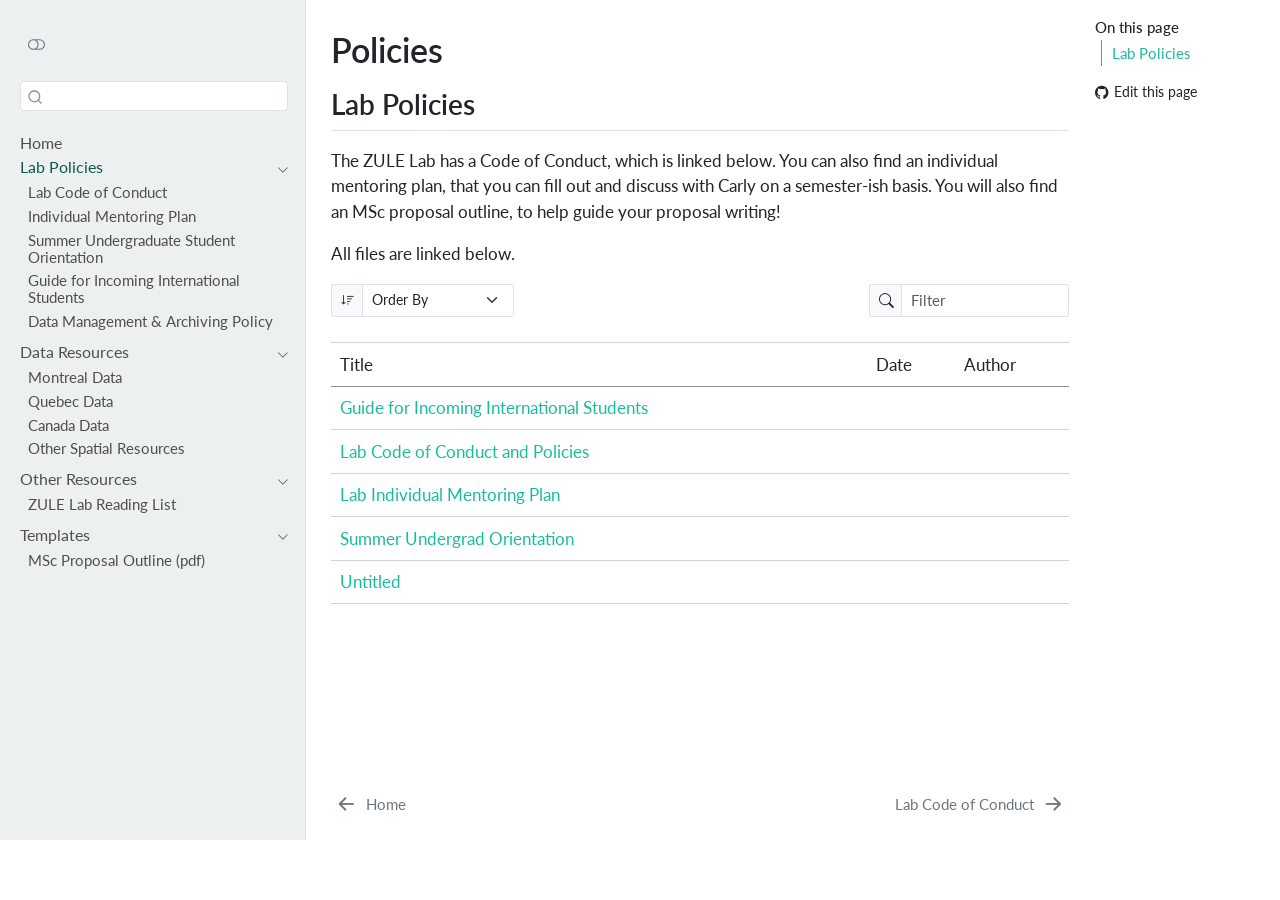
==== docs/policies/00-policies.html @ 966eddfb "revamp structure" ====
<!DOCTYPE html>
<html xmlns="http://www.w3.org/1999/xhtml" lang="en" xml:lang="en"><head>

<meta charset="utf-8">
<meta name="generator" content="quarto-1.9.38">

<meta name="viewport" content="width=device-width, initial-scale=1.0, user-scalable=yes">


<title>Policies – ZULE Lab Resources</title>
<style>
/* Default styles provided by pandoc.
** See https://pandoc.org/MANUAL.html#variables-for-html for config info.
*/
code{white-space: pre-wrap;}
span.smallcaps{font-variant: small-caps;}
div.columns{display: flex; gap: min(4vw, 1.5em);}
div.column{flex: auto; overflow-x: auto;}
div.hanging-indent{margin-left: 1.5em; text-indent: -1.5em;}
ul.task-list{list-style: none;}
ul.task-list li input[type="checkbox"] {
  width: 0.8em;
  margin: 0 0.8em 0.2em -1em; /* quarto-specific, see https://github.com/quarto-dev/quarto-cli/issues/4556 */ 
  vertical-align: middle;
}
</style>


<script src="../site_libs/quarto-nav/quarto-nav.js"></script>
<script src="../site_libs/quarto-nav/headroom.min.js"></script>
<script src="../site_libs/clipboard/clipboard.min.js"></script>
<script src="../site_libs/quarto-search/autocomplete.umd.js"></script>
<script src="../site_libs/quarto-search/fuse.min.js"></script>
<script src="../site_libs/quarto-search/quarto-search.js"></script>
<meta name="quarto:offset" content="../">
<link href="../policies/01-code-of-conduct.html" rel="next">
<link href="../index.html" rel="prev">
<script src="../site_libs/quarto-listing/list.min.js"></script>
<script src="../site_libs/quarto-listing/quarto-listing.js"></script>
<script src="../site_libs/quarto-html/quarto.js" type="module"></script>
<script src="../site_libs/quarto-html/tabsets/tabsets.js" type="module"></script>
<script src="../site_libs/quarto-html/popper.min.js"></script>
<script src="../site_libs/quarto-html/tippy.umd.min.js"></script>
<script src="../site_libs/quarto-html/anchor.min.js"></script>
<link href="../site_libs/quarto-html/tippy.css" rel="stylesheet">
<link href="../site_libs/quarto-html/quarto-syntax-highlighting-15634bcf2e68342d4ad2dfa704d543f6.css" rel="stylesheet" class="quarto-color-scheme" id="quarto-text-highlighting-styles">
<link href="../site_libs/quarto-html/quarto-syntax-highlighting-dark-0a6b7249c26820e032cb0bd839ff02b1.css" rel="stylesheet" class="quarto-color-scheme quarto-color-alternate" id="quarto-text-highlighting-styles">
<link href="../site_libs/quarto-html/quarto-syntax-highlighting-15634bcf2e68342d4ad2dfa704d543f6.css" rel="stylesheet" class="quarto-color-scheme-extra" id="quarto-text-highlighting-styles">
<script src="../site_libs/bootstrap/bootstrap.min.js"></script>
<link href="../site_libs/bootstrap/bootstrap-icons.css" rel="stylesheet">
<link href="../site_libs/bootstrap/bootstrap-dfa6c60f9e2a858bb5da601997c369d1.min.css" rel="stylesheet" append-hash="true" class="quarto-color-scheme" id="quarto-bootstrap" data-mode="light">
<link href="../site_libs/bootstrap/bootstrap-dark-0b625a34ad3ce481e390cf41b3ecef67.min.css" rel="stylesheet" append-hash="true" class="quarto-color-scheme quarto-color-alternate" id="quarto-bootstrap" data-mode="dark">
<link href="../site_libs/bootstrap/bootstrap-dfa6c60f9e2a858bb5da601997c369d1.min.css" rel="stylesheet" append-hash="true" class="quarto-color-scheme-extra" id="quarto-bootstrap" data-mode="light">
<script id="quarto-search-options" type="application/json">{
  "location": "sidebar",
  "copy-button": false,
  "collapse-after": 3,
  "panel-placement": "start",
  "type": "textbox",
  "limit": 50,
  "keyboard-shortcut": [
    "f",
    "/",
    "s"
  ],
  "show-item-context": false,
  "language": {
    "search-no-results-text": "No results",
    "search-matching-documents-text": "matching documents",
    "search-copy-link-title": "Copy link to search",
    "search-hide-matches-text": "Hide additional matches",
    "search-more-match-text": "more match in this document",
    "search-more-matches-text": "more matches in this document",
    "search-clear-button-title": "Clear",
    "search-text-placeholder": "",
    "search-detached-cancel-button-title": "Cancel",
    "search-submit-button-title": "Submit",
    "search-label": "Search"
  }
}</script>
<script>

  window.document.addEventListener("DOMContentLoaded", function (_event) {
    const listingTargetEl = window.document.querySelector('#listing-listing .list');
    if (!listingTargetEl) {
      // No listing discovered, do not attach.
      return; 
    }

    const options = {
      valueNames: ['listing-title','listing-date','listing-author',{ data: ['index'] },{ data: ['categories'] },{ data: ['listing-date-sort'] },{ data: ['listing-title-sort'] }],
      
      searchColumns: ["listing-title","listing-author"],
    };

    window['quarto-listings'] = window['quarto-listings'] || {};
    window['quarto-listings']['listing-listing'] = new List('listing-listing', options);

    if (window['quarto-listing-loaded']) {
      window['quarto-listing-loaded']();
    }
  });

  window.addEventListener('hashchange',() => {
    if (window['quarto-listing-loaded']) {
      window['quarto-listing-loaded']();
    }
  })
  </script>

  <script src="https://cdnjs.cloudflare.com/polyfill/v3/polyfill.min.js?features=es6"></script>
  <script defer="" src="https://cdn.jsdelivr.net/npm/mathjax@3/es5/tex-chtml-full.js" type="text/javascript"></script>

<script type="text/javascript">
const typesetMath = (el) => {
  if (window.MathJax) {
    // MathJax Typeset
    window.MathJax.typeset([el]);
  } else if (window.katex) {
    // KaTeX Render
    var mathElements = el.getElementsByClassName("math");
    var macros = [];
    for (var i = 0; i < mathElements.length; i++) {
      var texText = mathElements[i].firstChild;
      if (mathElements[i].tagName == "SPAN" && texText && texText.data) {
        window.katex.render(texText.data, mathElements[i], {
          displayMode: mathElements[i].classList.contains('display'),
          throwOnError: false,
          macros: macros,
          fleqn: false
        });
      }
    }
  }
}
window.Quarto = {
  typesetMath
};
</script>

</head>

<body class="nav-sidebar docked quarto-light"><script id="quarto-html-before-body" type="application/javascript">
    const toggleBodyColorMode = (bsSheetEl) => {
      const mode = bsSheetEl.getAttribute("data-mode");
      const bodyEl = window.document.querySelector("body");
      if (mode === "dark") {
        bodyEl.classList.add("quarto-dark");
        bodyEl.classList.remove("quarto-light");
      } else {
        bodyEl.classList.add("quarto-light");
        bodyEl.classList.remove("quarto-dark");
      }
    }
    const toggleBodyColorPrimary = () => {
      const bsSheetEl = window.document.querySelector("link#quarto-bootstrap:not([rel=disabled-stylesheet])");
      if (bsSheetEl) {
        toggleBodyColorMode(bsSheetEl);
      }
    }
    const setColorSchemeToggle = (alternate) => {
      const toggles = window.document.querySelectorAll('.quarto-color-scheme-toggle');
      for (let i=0; i < toggles.length; i++) {
        const toggle = toggles[i];
        if (toggle) {
          if (alternate) {
            toggle.classList.add("alternate");
          } else {
            toggle.classList.remove("alternate");
          }
        }
      }
    };
    const toggleColorMode = (alternate) => {
      // Switch the stylesheets
      const primaryStylesheets = window.document.querySelectorAll('link.quarto-color-scheme:not(.quarto-color-alternate)');
      const alternateStylesheets = window.document.querySelectorAll('link.quarto-color-scheme.quarto-color-alternate');
      manageTransitions('#quarto-margin-sidebar .nav-link', false);
      if (alternate) {
        // note: dark is layered on light, we don't disable primary!
        enableStylesheet(alternateStylesheets);
        for (const sheetNode of alternateStylesheets) {
          if (sheetNode.id === "quarto-bootstrap") {
            toggleBodyColorMode(sheetNode);
          }
        }
      } else {
        disableStylesheet(alternateStylesheets);
        enableStylesheet(primaryStylesheets)
        toggleBodyColorPrimary();
      }
      manageTransitions('#quarto-margin-sidebar .nav-link', true);
      // Switch the toggles
      setColorSchemeToggle(alternate)
      // Hack to workaround the fact that safari doesn't
      // properly recolor the scrollbar when toggling (#1455)
      if (navigator.userAgent.indexOf('Safari') > 0 && navigator.userAgent.indexOf('Chrome') == -1) {
        manageTransitions("body", false);
        window.scrollTo(0, 1);
        setTimeout(() => {
          window.scrollTo(0, 0);
          manageTransitions("body", true);
        }, 40);
      }
    }
    const disableStylesheet = (stylesheets) => {
      for (let i=0; i < stylesheets.length; i++) {
        const stylesheet = stylesheets[i];
        stylesheet.rel = 'disabled-stylesheet';
      }
    }
    const enableStylesheet = (stylesheets) => {
      for (let i=0; i < stylesheets.length; i++) {
        const stylesheet = stylesheets[i];
        if(stylesheet.rel !== 'stylesheet') { // for Chrome, which will still FOUC without this check
          stylesheet.rel = 'stylesheet';
        }
      }
    }
    const manageTransitions = (selector, allowTransitions) => {
      const els = window.document.querySelectorAll(selector);
      for (let i=0; i < els.length; i++) {
        const el = els[i];
        if (allowTransitions) {
          el.classList.remove('notransition');
        } else {
          el.classList.add('notransition');
        }
      }
    }
    const isFileUrl = () => {
      return window.location.protocol === 'file:';
    }
    const hasAlternateSentinel = () => {
      let styleSentinel = getColorSchemeSentinel();
      if (styleSentinel !== null) {
        return styleSentinel === "alternate";
      } else {
        return false;
      }
    }
    const setStyleSentinel = (alternate) => {
      const value = alternate ? "alternate" : "default";
      if (!isFileUrl()) {
        window.localStorage.setItem("quarto-color-scheme", value);
      } else {
        localAlternateSentinel = value;
      }
    }
    const getColorSchemeSentinel = () => {
      if (!isFileUrl()) {
        const storageValue = window.localStorage.getItem("quarto-color-scheme");
        return storageValue != null ? storageValue : localAlternateSentinel;
      } else {
        return localAlternateSentinel;
      }
    }
    const toggleGiscusIfUsed = (isAlternate, darkModeDefault) => {
      const baseTheme = document.querySelector('#giscus-base-theme')?.value ?? 'light';
      const alternateTheme = document.querySelector('#giscus-alt-theme')?.value ?? 'dark';
      let newTheme = '';
      if(authorPrefersDark) {
        newTheme = isAlternate ? baseTheme : alternateTheme;
      } else {
        newTheme = isAlternate ? alternateTheme : baseTheme;
      }
      const changeGiscusTheme = () => {
        // From: https://github.com/giscus/giscus/issues/336
        const sendMessage = (message) => {
          const iframe = document.querySelector('iframe.giscus-frame');
          if (!iframe) return;
          iframe.contentWindow.postMessage({ giscus: message }, 'https://giscus.app');
        }
        sendMessage({
          setConfig: {
            theme: newTheme
          }
        });
      }
      const isGiscussLoaded = window.document.querySelector('iframe.giscus-frame') !== null;
      if (isGiscussLoaded) {
        changeGiscusTheme();
      }
    };
    const authorPrefersDark = false;
    const darkModeDefault = authorPrefersDark;
      document.querySelector('link#quarto-text-highlighting-styles.quarto-color-scheme-extra').rel = 'disabled-stylesheet';
      document.querySelector('link#quarto-bootstrap.quarto-color-scheme-extra').rel = 'disabled-stylesheet';
    let localAlternateSentinel = darkModeDefault ? 'alternate' : 'default';
    // Dark / light mode switch
    window.quartoToggleColorScheme = () => {
      // Read the current dark / light value
      let toAlternate = !hasAlternateSentinel();
      toggleColorMode(toAlternate);
      setStyleSentinel(toAlternate);
      toggleGiscusIfUsed(toAlternate, darkModeDefault);
      window.dispatchEvent(new Event('resize'));
    };
    // Switch to dark mode if need be
    if (hasAlternateSentinel()) {
      toggleColorMode(true);
    } else {
      toggleColorMode(false);
    }
  </script>

<div id="quarto-search-results"></div>
  <header id="quarto-header" class="headroom fixed-top">
  <nav class="quarto-secondary-nav">
    <div class="container-fluid d-flex">
      <button type="button" class="quarto-btn-toggle btn" data-bs-toggle="collapse" role="button" data-bs-target=".quarto-sidebar-collapse-item" aria-controls="quarto-sidebar" aria-expanded="false" aria-label="Toggle sidebar navigation" onclick="if (window.quartoToggleHeadroom) { window.quartoToggleHeadroom(); }">
        <i class="bi bi-layout-text-sidebar-reverse"></i>
      </button>
        <nav class="quarto-page-breadcrumbs" aria-label="breadcrumb"><ol class="breadcrumb"><li class="breadcrumb-item"><a href="../policies/00-policies.html">Lab Policies</a></li></ol></nav>
        <a class="flex-grow-1" role="navigation" data-bs-toggle="collapse" data-bs-target=".quarto-sidebar-collapse-item" aria-controls="quarto-sidebar" aria-expanded="false" aria-label="Toggle sidebar navigation" onclick="if (window.quartoToggleHeadroom) { window.quartoToggleHeadroom(); }">      
        </a>
      <button type="button" class="btn quarto-search-button" aria-label="Search" onclick="window.quartoOpenSearch();">
        <i class="bi bi-search"></i>
      </button>
    </div>
  </nav>
</header>
<!-- content -->
<div id="quarto-content" class="quarto-container page-columns page-rows-contents page-layout-article">
<!-- sidebar -->
  <nav id="quarto-sidebar" class="sidebar collapse collapse-horizontal quarto-sidebar-collapse-item sidebar-navigation docked overflow-auto">
    <div class="pt-lg-2 mt-2 text-left sidebar-header">
      <a href="../index.html" class="sidebar-logo-link">
      <img src="../imgs/ZULE_logo_white.png" alt="" class="sidebar-logo light-content py-0 d-lg-inline d-none">
      <img src="../imgs/ZULE_logo_white.png" alt="" class="sidebar-logo dark-content py-0 d-lg-inline d-none">
      </a>
      <div class="sidebar-tools-main">
  <a href="" class="quarto-color-scheme-toggle quarto-navigation-tool  px-1" onclick="window.quartoToggleColorScheme(); return false;" title="Toggle dark mode"><i class="bi"></i></a>
</div>
      </div>
        <div class="mt-2 flex-shrink-0 align-items-center">
        <div class="sidebar-search">
        <div id="quarto-search" class="" title="Search"></div>
        </div>
        </div>
    <div class="sidebar-menu-container"> 
    <ul class="list-unstyled mt-1">
        <li class="sidebar-item">
  <div class="sidebar-item-container"> 
  <a href="../index.html" class="sidebar-item-text sidebar-link">
 <span class="menu-text">Home</span></a>
  </div>
</li>
        <li class="sidebar-item sidebar-item-section">
      <div class="sidebar-item-container"> 
            <a href="../policies/00-policies.html" class="sidebar-item-text sidebar-link active">
 <span class="menu-text">Lab Policies</span></a>
          <a class="sidebar-item-toggle text-start" data-bs-toggle="collapse" data-bs-target="#quarto-sidebar-section-1" role="navigation" aria-expanded="true" aria-label="Toggle section">
            <i class="bi bi-chevron-right ms-2"></i>
          </a> 
      </div>
      <ul id="quarto-sidebar-section-1" class="collapse list-unstyled sidebar-section depth1 show">  
          <li class="sidebar-item">
  <div class="sidebar-item-container"> 
  <a href="../policies/01-code-of-conduct.html" class="sidebar-item-text sidebar-link">
 <span class="menu-text">Lab Code of Conduct</span></a>
  </div>
</li>
          <li class="sidebar-item">
  <div class="sidebar-item-container"> 
  <a href="../policies/02-individual-mentoring-plan.html" class="sidebar-item-text sidebar-link">
 <span class="menu-text">Individual Mentoring Plan</span></a>
  </div>
</li>
          <li class="sidebar-item">
  <div class="sidebar-item-container"> 
  <a href="../policies/04-summer-undergrad-orientation.html" class="sidebar-item-text sidebar-link">
 <span class="menu-text">Summer Undergraduate Student Orientation</span></a>
  </div>
</li>
          <li class="sidebar-item">
  <div class="sidebar-item-container"> 
  <a href="../policies/05-international-student-orientation.html" class="sidebar-item-text sidebar-link">
 <span class="menu-text">Guide for Incoming International Students</span></a>
  </div>
</li>
          <li class="sidebar-item">
  <div class="sidebar-item-container"> 
  <a href="../policies/06-data-management.html" class="sidebar-item-text sidebar-link">
 <span class="menu-text">Data Management &amp; Archiving Policy</span></a>
  </div>
</li>
      </ul>
  </li>
        <li class="sidebar-item sidebar-item-section">
      <div class="sidebar-item-container"> 
            <a href="../spatial-resources/00-spatial-resources.html" class="sidebar-item-text sidebar-link">
 <span class="menu-text">Data Resources</span></a>
          <a class="sidebar-item-toggle text-start" data-bs-toggle="collapse" data-bs-target="#quarto-sidebar-section-2" role="navigation" aria-expanded="true" aria-label="Toggle section">
            <i class="bi bi-chevron-right ms-2"></i>
          </a> 
      </div>
      <ul id="quarto-sidebar-section-2" class="collapse list-unstyled sidebar-section depth1 show">  
          <li class="sidebar-item">
  <div class="sidebar-item-container"> 
  <a href="../spatial-resources/01-montreal-data.html" class="sidebar-item-text sidebar-link">
 <span class="menu-text">Montreal Data</span></a>
  </div>
</li>
          <li class="sidebar-item">
  <div class="sidebar-item-container"> 
  <a href="../spatial-resources/02-quebec-data.html" class="sidebar-item-text sidebar-link">
 <span class="menu-text">Quebec Data</span></a>
  </div>
</li>
          <li class="sidebar-item">
  <div class="sidebar-item-container"> 
  <a href="../spatial-resources/03-canada-data.html" class="sidebar-item-text sidebar-link">
 <span class="menu-text">Canada Data</span></a>
  </div>
</li>
          <li class="sidebar-item">
  <div class="sidebar-item-container"> 
  <a href="../spatial-resources/04-other.html" class="sidebar-item-text sidebar-link">
 <span class="menu-text">Other Spatial Resources</span></a>
  </div>
</li>
      </ul>
  </li>
        <li class="sidebar-item sidebar-item-section">
      <div class="sidebar-item-container"> 
            <a href="../other-resources/00-other-resources.html" class="sidebar-item-text sidebar-link">
 <span class="menu-text">Other Resources</span></a>
          <a class="sidebar-item-toggle text-start" data-bs-toggle="collapse" data-bs-target="#quarto-sidebar-section-3" role="navigation" aria-expanded="true" aria-label="Toggle section">
            <i class="bi bi-chevron-right ms-2"></i>
          </a> 
      </div>
      <ul id="quarto-sidebar-section-3" class="collapse list-unstyled sidebar-section depth1 show">  
          <li class="sidebar-item">
  <div class="sidebar-item-container"> 
  <a href="../other-resources/01-zule-lab-reading-list.html" class="sidebar-item-text sidebar-link">
 <span class="menu-text">ZULE Lab Reading List</span></a>
  </div>
</li>
      </ul>
  </li>
        <li class="sidebar-item sidebar-item-section">
      <div class="sidebar-item-container"> 
            <a class="sidebar-item-text sidebar-link text-start" data-bs-toggle="collapse" data-bs-target="#quarto-sidebar-section-4" role="navigation" aria-expanded="true">
 <span class="menu-text">Templates</span></a>
          <a class="sidebar-item-toggle text-start" data-bs-toggle="collapse" data-bs-target="#quarto-sidebar-section-4" role="navigation" aria-expanded="true" aria-label="Toggle section">
            <i class="bi bi-chevron-right ms-2"></i>
          </a> 
      </div>
      <ul id="quarto-sidebar-section-4" class="collapse list-unstyled sidebar-section depth1 show">  
          <li class="sidebar-item">
  <div class="sidebar-item-container"> 
  <a href="../policies/msc-proposal-outline.pdf" class="sidebar-item-text sidebar-link">
 <span class="menu-text">MSc Proposal Outline (pdf)</span></a>
  </div>
</li>
      </ul>
  </li>
    </ul>
    </div>
</nav>
<div id="quarto-sidebar-glass" class="quarto-sidebar-collapse-item" data-bs-toggle="collapse" data-bs-target=".quarto-sidebar-collapse-item"></div>
<!-- margin-sidebar -->
    <div id="quarto-margin-sidebar" class="sidebar margin-sidebar">
        <nav id="TOC" role="doc-toc" class="toc-active">
    <h2 id="toc-title">On this page</h2>
   
  <ul>
  <li><a href="#lab-policies" id="toc-lab-policies" class="nav-link active" data-scroll-target="#lab-policies">Lab Policies</a></li>
  </ul>
<div class="toc-actions"><ul><li><a href="https://github.com/zule-lab/internal-resources/edit/main/policies/00-policies.qmd" class="toc-action"><i class="bi bi-github"></i>Edit this page</a></li></ul></div></nav>
    </div>
<!-- main -->
<main class="content" id="quarto-document-content">


<header id="title-block-header" class="quarto-title-block default">
<div class="quarto-title">
<h1 class="title">Policies</h1>
</div>



<div class="quarto-title-meta">

    
  
    
  </div>
  


</header>


<section id="lab-policies" class="level2">
<h2 class="anchored" data-anchor-id="lab-policies">Lab Policies</h2>
<p>The ZULE Lab has a Code of Conduct, which is linked below. You can also find an individual mentoring plan, that you can fill out and discuss with Carly on a semester-ish basis. You will also find an MSc proposal outline, to help guide your proposal writing!</p>
<p>All files are linked below.</p>



</section>

<div class="quarto-listing quarto-listing-container-table" id="listing-listing">
<div class="listing-actions-group">
   <div class="input-group input-group-sm quarto-listing-sort">
    <span class="input-group-text"><i class="bi bi-sort-down"></i></span>
    <select id="listing-listing-sort" class="form-select" aria-label="Order By" onchange="window['quarto-listings']['listing-listing'].sort(this.options[this.selectedIndex].value, { order: this.options[this.selectedIndex].getAttribute('data-direction')})">
      <option value="" disabled="" selected="" hidden="">Order By</option>
      <option value="index" data-direction="asc">Default</option>
      <option value="listing-date-sort" data-direction="asc">
        Date - Oldest
      </option>
      <option value="listing-date-sort" data-direction="desc">
        Date - Newest
      </option>
      <option value="listing-title-sort" data-direction="asc">
        Title
      </option>
      <option value="listing-author" data-direction="asc">
        Author
      </option>
    </select>
  </div>
    <div class="input-group input-group-sm quarto-listing-filter">
      <span class="input-group-text"><i class="bi bi-search"></i></span>
      <input type="text" class="search form-control" placeholder="Filter">
    </div>
</div>
<table class="quarto-listing-table table">
<thead>
<tr>

<th>
<a class="sort" data-sort="listing-title-sort" onclick="if (this.classList.contains('sort-asc')) { this.classList.add('sort-desc'); this.classList.remove('sort-asc') } else { this.classList.add('sort-asc'); this.classList.remove('sort-desc')} return false;">Title</a>
</th>

<th>
<a class="sort" data-sort="listing-date-sort" onclick="if (this.classList.contains('sort-asc')) { this.classList.add('sort-desc'); this.classList.remove('sort-asc') } else { this.classList.add('sort-asc'); this.classList.remove('sort-desc')} return false;">Date</a>
</th>

<th>
<a class="sort" data-sort="listing-author" onclick="if (this.classList.contains('sort-asc')) { this.classList.add('sort-desc'); this.classList.remove('sort-asc') } else { this.classList.add('sort-asc'); this.classList.remove('sort-desc')} return false;">Author</a>
</th>

</tr>
</thead>
<tbody class="list">

<tr data-index="0" data-listing-file-modified-sort="1781117881821" data-listing-reading-time-sort="6" data-listing-word-count-sort="1036" data-listing-title-sort="Guide for Incoming International Students" data-listing-filename-sort="05-international-student-orientation.qmd">
<td>
<a href="../policies/05-international-student-orientation.html" class="title listing-title">Guide for Incoming International Students</a>
</td>
<td>
<span class="listing-date">&nbsp;</span>
</td>
<td>
<span class="listing-author">&nbsp;</span>
</td>

</tr>

<tr data-index="1" data-listing-file-modified-sort="1781117881817" data-listing-reading-time-sort="5" data-listing-word-count-sort="974" data-listing-title-sort="Lab Code of Conduct and Policies" data-listing-filename-sort="01-code-of-conduct.qmd">
<td>
<a href="../policies/01-code-of-conduct.html" class="title listing-title">Lab Code of Conduct and Policies</a>
</td>
<td>
<span class="listing-date">&nbsp;</span>
</td>
<td>
<span class="listing-author">&nbsp;</span>
</td>

</tr>

<tr data-index="2" data-listing-file-modified-sort="1781117881817" data-listing-reading-time-sort="4" data-listing-word-count-sort="791" data-listing-title-sort="Lab Individual Mentoring Plan" data-listing-filename-sort="02-individual-mentoring-plan.qmd">
<td>
<a href="../policies/02-individual-mentoring-plan.html" class="title listing-title">Lab Individual Mentoring Plan</a>
</td>
<td>
<span class="listing-date">&nbsp;</span>
</td>
<td>
<span class="listing-author">&nbsp;</span>
</td>

</tr>

<tr data-index="3" data-listing-file-modified-sort="1781117881821" data-listing-reading-time-sort="17" data-listing-word-count-sort="3385" data-listing-title-sort="Summer Undergrad Orientation" data-listing-filename-sort="04-summer-undergrad-orientation.qmd">
<td>
<a href="../policies/04-summer-undergrad-orientation.html" class="title listing-title">Summer Undergrad Orientation</a>
</td>
<td>
<span class="listing-date">&nbsp;</span>
</td>
<td>
<span class="listing-author">&nbsp;</span>
</td>

</tr>

<tr data-index="4" data-listing-file-modified-sort="1781120927185" data-listing-reading-time-sort="1" data-listing-word-count-sort="1" data-listing-title-sort="Untitled" data-listing-filename-sort="06-data-management.qmd">
<td>
<a href="../policies/06-data-management.html" class="title listing-title">Untitled</a>
</td>
<td>
<span class="listing-date">&nbsp;</span>
</td>
<td>
<span class="listing-author">&nbsp;</span>
</td>

</tr>

</tbody>
</table>
<div class="listing-no-matching d-none">No matching items</div>
</div></main> <!-- /main -->
<script id="quarto-html-after-body" type="application/javascript">
  window.document.addEventListener("DOMContentLoaded", function (event) {
    // Ensure there is a toggle, if there isn't float one in the top right
    if (window.document.querySelector('.quarto-color-scheme-toggle') === null) {
      const a = window.document.createElement('a');
      a.classList.add('top-right');
      a.classList.add('quarto-color-scheme-toggle');
      a.href = "";
      a.onclick = function() { try { window.quartoToggleColorScheme(); } catch {} return false; };
      const i = window.document.createElement("i");
      i.classList.add('bi');
      a.appendChild(i);
      window.document.body.appendChild(a);
    }
    setColorSchemeToggle(hasAlternateSentinel())
    const icon = "";
    const anchorJS = new window.AnchorJS();
    anchorJS.options = {
      placement: 'right',
      icon: icon
    };
    anchorJS.add('.anchored');
    const isCodeAnnotation = (el) => {
      for (const clz of el.classList) {
        if (clz.startsWith('code-annotation-')) {                     
          return true;
        }
      }
      return false;
    }
    const onCopySuccess = function(e) {
      // button target
      const button = e.trigger;
      // don't keep focus
      button.blur();
      // flash "checked"
      button.classList.add('code-copy-button-checked');
      var currentTitle = button.getAttribute("title");
      button.setAttribute("title", "Copied!");
      let tooltip;
      if (window.bootstrap) {
        button.setAttribute("data-bs-toggle", "tooltip");
        button.setAttribute("data-bs-placement", "left");
        button.setAttribute("data-bs-title", "Copied!");
        tooltip = new bootstrap.Tooltip(button, 
          { trigger: "manual", 
            customClass: "code-copy-button-tooltip",
            offset: [0, -8]});
        tooltip.show();    
      }
      setTimeout(function() {
        if (tooltip) {
          tooltip.hide();
          button.removeAttribute("data-bs-title");
          button.removeAttribute("data-bs-toggle");
          button.removeAttribute("data-bs-placement");
        }
        button.setAttribute("title", currentTitle);
        button.classList.remove('code-copy-button-checked');
      }, 1000);
      // clear code selection
      e.clearSelection();
    }
    const getTextToCopy = function(trigger) {
      const outerScaffold = trigger.parentElement.cloneNode(true);
      const codeEl = outerScaffold.querySelector('code');
      for (const childEl of codeEl.children) {
        if (isCodeAnnotation(childEl)) {
          childEl.remove();
        }
      }
      return codeEl.innerText;
    }
    const clipboard = new window.ClipboardJS('.code-copy-button:not([data-in-quarto-modal])', {
      text: getTextToCopy
    });
    clipboard.on('success', onCopySuccess);
    if (window.document.getElementById('quarto-embedded-source-code-modal')) {
      const clipboardModal = new window.ClipboardJS('.code-copy-button[data-in-quarto-modal]', {
        text: getTextToCopy,
        container: window.document.getElementById('quarto-embedded-source-code-modal')
      });
      clipboardModal.on('success', onCopySuccess);
    }
      var localhostRegex = new RegExp(/^(?:http|https):\/\/localhost\:?[0-9]*\//);
      var mailtoRegex = new RegExp(/^mailto:/);
        var filterRegex = new RegExp('/' + window.location.host + '/');
      var isInternal = (href) => {
          return filterRegex.test(href) || localhostRegex.test(href) || mailtoRegex.test(href);
      }
      // Inspect non-navigation links and adorn them if external
     var links = window.document.querySelectorAll('a[href]:not(.nav-link):not(.navbar-brand):not(.toc-action):not(.sidebar-link):not(.sidebar-item-toggle):not(.pagination-link):not(.no-external):not([aria-hidden]):not(.dropdown-item):not(.quarto-navigation-tool):not(.about-link)');
      for (var i=0; i<links.length; i++) {
        const link = links[i];
        if (!isInternal(link.href)) {
          // undo the damage that might have been done by quarto-nav.js in the case of
          // links that we want to consider external
          if (link.dataset.originalHref !== undefined) {
            link.href = link.dataset.originalHref;
          }
        }
      }
    function tippyHover(el, contentFn, onTriggerFn, onUntriggerFn) {
      const config = {
        allowHTML: true,
        maxWidth: 500,
        delay: 100,
        arrow: false,
        appendTo: function(el) {
            return el.parentElement;
        },
        interactive: true,
        interactiveBorder: 10,
        theme: 'quarto',
        placement: 'bottom-start',
      };
      if (contentFn) {
        config.content = contentFn;
      }
      if (onTriggerFn) {
        config.onTrigger = onTriggerFn;
      }
      if (onUntriggerFn) {
        config.onUntrigger = onUntriggerFn;
      }
      window.tippy(el, config); 
    }
    const noterefs = window.document.querySelectorAll('a[role="doc-noteref"]');
    for (var i=0; i<noterefs.length; i++) {
      const ref = noterefs[i];
      tippyHover(ref, function() {
        // use id or data attribute instead here
        let href = ref.getAttribute('data-footnote-href') || ref.getAttribute('href');
        try { href = new URL(href).hash; } catch {}
        const id = href.replace(/^#\/?/, "");
        const note = window.document.getElementById(id);
        if (note) {
          return note.innerHTML;
        } else {
          return "";
        }
      });
    }
    const xrefs = window.document.querySelectorAll('a.quarto-xref');
    const processXRef = (id, note) => {
      // Strip column container classes
      const stripColumnClz = (el) => {
        el.classList.remove("page-full", "page-columns");
        if (el.children) {
          for (const child of el.children) {
            stripColumnClz(child);
          }
        }
      }
      stripColumnClz(note)
      if (id === null || id.startsWith('sec-')) {
        // Special case sections, only their first couple elements
        const container = document.createElement("div");
        if (note.children && note.children.length > 2) {
          container.appendChild(note.children[0].cloneNode(true));
          for (let i = 1; i < note.children.length; i++) {
            const child = note.children[i];
            if (child.tagName === "P" && child.innerText === "") {
              continue;
            } else {
              container.appendChild(child.cloneNode(true));
              break;
            }
          }
          if (window.Quarto?.typesetMath) {
            window.Quarto.typesetMath(container);
          }
          return container.innerHTML
        } else {
          if (window.Quarto?.typesetMath) {
            window.Quarto.typesetMath(note);
          }
          return note.innerHTML;
        }
      } else {
        // Remove any anchor links if they are present
        const anchorLink = note.querySelector('a.anchorjs-link');
        if (anchorLink) {
          anchorLink.remove();
        }
        if (window.Quarto?.typesetMath) {
          window.Quarto.typesetMath(note);
        }
        if (note.classList.contains("callout")) {
          return note.outerHTML;
        } else {
          return note.innerHTML;
        }
      }
    }
    for (var i=0; i<xrefs.length; i++) {
      const xref = xrefs[i];
      tippyHover(xref, undefined, function(instance) {
        instance.disable();
        let url = xref.getAttribute('href');
        let hash = undefined; 
        if (url.startsWith('#')) {
          hash = url;
        } else {
          try { hash = new URL(url).hash; } catch {}
        }
        if (hash) {
          const id = hash.replace(/^#\/?/, "");
          const note = window.document.getElementById(id);
          if (note !== null) {
            try {
              const html = processXRef(id, note.cloneNode(true));
              instance.setContent(html);
            } finally {
              instance.enable();
              instance.show();
            }
          } else {
            // See if we can fetch this
            fetch(url.split('#')[0])
            .then(res => res.text())
            .then(html => {
              const parser = new DOMParser();
              const htmlDoc = parser.parseFromString(html, "text/html");
              const note = htmlDoc.getElementById(id);
              if (note !== null) {
                const html = processXRef(id, note);
                instance.setContent(html);
              } 
            }).finally(() => {
              instance.enable();
              instance.show();
            });
          }
        } else {
          // See if we can fetch a full url (with no hash to target)
          // This is a special case and we should probably do some content thinning / targeting
          fetch(url)
          .then(res => res.text())
          .then(html => {
            const parser = new DOMParser();
            const htmlDoc = parser.parseFromString(html, "text/html");
            const note = htmlDoc.querySelector('main.content');
            if (note !== null) {
              // This should only happen for chapter cross references
              // (since there is no id in the URL)
              // remove the first header
              if (note.children.length > 0 && note.children[0].tagName === "HEADER") {
                note.children[0].remove();
              }
              const html = processXRef(null, note);
              instance.setContent(html);
            } 
          }).finally(() => {
            instance.enable();
            instance.show();
          });
        }
      }, function(instance) {
      });
    }
        let selectedAnnoteEl;
        const selectorForAnnotation = ( cell, annotation) => {
          let cellAttr = 'data-code-cell="' + cell + '"';
          let lineAttr = 'data-code-annotation="' +  annotation + '"';
          const selector = 'span[' + cellAttr + '][' + lineAttr + ']';
          return selector;
        }
        const selectCodeLines = (annoteEl) => {
          const doc = window.document;
          const targetCell = annoteEl.getAttribute("data-target-cell");
          const targetAnnotation = annoteEl.getAttribute("data-target-annotation");
          const annoteSpan = window.document.querySelector(selectorForAnnotation(targetCell, targetAnnotation));
          const lines = annoteSpan.getAttribute("data-code-lines").split(",");
          const lineIds = lines.map((line) => {
            return targetCell + "-" + line;
          })
          let top = null;
          let height = null;
          let parent = null;
          if (lineIds.length > 0) {
              //compute the position of the single el (top and bottom and make a div)
              const el = window.document.getElementById(lineIds[0]);
              top = el.offsetTop;
              height = el.offsetHeight;
              parent = el.parentElement.parentElement;
            if (lineIds.length > 1) {
              const lastEl = window.document.getElementById(lineIds[lineIds.length - 1]);
              const bottom = lastEl.offsetTop + lastEl.offsetHeight;
              height = bottom - top;
            }
            if (top !== null && height !== null && parent !== null) {
              // cook up a div (if necessary) and position it 
              let div = window.document.getElementById("code-annotation-line-highlight");
              if (div === null) {
                div = window.document.createElement("div");
                div.setAttribute("id", "code-annotation-line-highlight");
                div.style.position = 'absolute';
                parent.appendChild(div);
              }
              div.style.top = top - 2 + "px";
              div.style.height = height + 4 + "px";
              div.style.left = 0;
              let gutterDiv = window.document.getElementById("code-annotation-line-highlight-gutter");
              if (gutterDiv === null) {
                gutterDiv = window.document.createElement("div");
                gutterDiv.setAttribute("id", "code-annotation-line-highlight-gutter");
                gutterDiv.style.position = 'absolute';
                const codeCell = window.document.getElementById(targetCell);
                const gutter = codeCell.querySelector('.code-annotation-gutter');
                gutter.appendChild(gutterDiv);
              }
              gutterDiv.style.top = top - 2 + "px";
              gutterDiv.style.height = height + 4 + "px";
            }
            selectedAnnoteEl = annoteEl;
          }
        };
        const unselectCodeLines = () => {
          const elementsIds = ["code-annotation-line-highlight", "code-annotation-line-highlight-gutter"];
          elementsIds.forEach((elId) => {
            const div = window.document.getElementById(elId);
            if (div) {
              div.remove();
            }
          });
          selectedAnnoteEl = undefined;
        };
          // Handle positioning of the toggle
      window.addEventListener(
        "resize",
        throttle(() => {
          elRect = undefined;
          if (selectedAnnoteEl) {
            selectCodeLines(selectedAnnoteEl);
          }
        }, 10)
      );
      function throttle(fn, ms) {
      let throttle = false;
      let timer;
        return (...args) => {
          if(!throttle) { // first call gets through
              fn.apply(this, args);
              throttle = true;
          } else { // all the others get throttled
              if(timer) clearTimeout(timer); // cancel #2
              timer = setTimeout(() => {
                fn.apply(this, args);
                timer = throttle = false;
              }, ms);
          }
        };
      }
        // Attach click handler to the DT
        const annoteDls = window.document.querySelectorAll('dt[data-target-cell]');
        for (const annoteDlNode of annoteDls) {
          annoteDlNode.addEventListener('click', (event) => {
            const clickedEl = event.target;
            if (clickedEl !== selectedAnnoteEl) {
              unselectCodeLines();
              const activeEl = window.document.querySelector('dt[data-target-cell].code-annotation-active');
              if (activeEl) {
                activeEl.classList.remove('code-annotation-active');
              }
              selectCodeLines(clickedEl);
              clickedEl.classList.add('code-annotation-active');
            } else {
              // Unselect the line
              unselectCodeLines();
              clickedEl.classList.remove('code-annotation-active');
            }
          });
        }
    const findCites = (el) => {
      const parentEl = el.parentElement;
      if (parentEl) {
        const cites = parentEl.dataset.cites;
        if (cites) {
          return {
            el,
            cites: cites.split(' ')
          };
        } else {
          return findCites(el.parentElement)
        }
      } else {
        return undefined;
      }
    };
    var bibliorefs = window.document.querySelectorAll('a[role="doc-biblioref"]');
    for (var i=0; i<bibliorefs.length; i++) {
      const ref = bibliorefs[i];
      const citeInfo = findCites(ref);
      if (citeInfo) {
        tippyHover(citeInfo.el, function() {
          var popup = window.document.createElement('div');
          citeInfo.cites.forEach(function(cite) {
            var citeDiv = window.document.createElement('div');
            citeDiv.classList.add('hanging-indent');
            citeDiv.classList.add('csl-entry');
            var biblioDiv = window.document.getElementById('ref-' + cite);
            if (biblioDiv) {
              citeDiv.innerHTML = biblioDiv.innerHTML;
            }
            popup.appendChild(citeDiv);
          });
          return popup.innerHTML;
        });
      }
    }
  });
  </script>
<nav class="page-navigation">
  <div class="nav-page nav-page-previous">
      <a href="../index.html" class="pagination-link" aria-label="Home">
        <i class="bi bi-arrow-left-short"></i> <span class="nav-page-text">Home</span>
      </a>          
  </div>
  <div class="nav-page nav-page-next">
      <a href="../policies/01-code-of-conduct.html" class="pagination-link" aria-label="Lab Code of Conduct">
        <span class="nav-page-text">Lab Code of Conduct</span> <i class="bi bi-arrow-right-short"></i>
      </a>
  </div>
</nav>
</div> <!-- /content -->




<footer class="footer"><div class="nav-footer"><div class="nav-footer-center"><div class="toc-actions d-sm-block d-md-none"><ul><li><a href="https://github.com/zule-lab/internal-resources/edit/main/policies/00-policies.qmd" class="toc-action"><i class="bi bi-github"></i>Edit this page</a></li></ul></div></div></div></footer></body></html>
---- docs/site_libs/quarto-html/quarto-syntax-highlighting-15634bcf2e68342d4ad2dfa704d543f6.css ----
/* quarto syntax highlight colors */
:root {
  --quarto-hl-ot-color: #003B4F;
  --quarto-hl-at-color: #657422;
  --quarto-hl-ss-color: #20794D;
  --quarto-hl-an-color: #5E5E5E;
  --quarto-hl-fu-color: #4758AB;
  --quarto-hl-st-color: #20794D;
  --quarto-hl-cf-color: #003B4F;
  --quarto-hl-op-color: #5E5E5E;
  --quarto-hl-er-color: #AD0000;
  --quarto-hl-bn-color: #AD0000;
  --quarto-hl-al-color: #AD0000;
  --quarto-hl-va-color: #111111;
  --quarto-hl-bu-color: inherit;
  --quarto-hl-ex-color: inherit;
  --quarto-hl-pp-color: #AD0000;
  --quarto-hl-in-color: #5E5E5E;
  --quarto-hl-vs-color: #20794D;
  --quarto-hl-wa-color: #5E5E5E;
  --quarto-hl-do-color: #5E5E5E;
  --quarto-hl-im-color: #00769E;
  --quarto-hl-ch-color: #20794D;
  --quarto-hl-dt-color: #AD0000;
  --quarto-hl-fl-color: #AD0000;
  --quarto-hl-co-color: #5E5E5E;
  --quarto-hl-cv-color: #5E5E5E;
  --quarto-hl-cn-color: #8f5902;
  --quarto-hl-sc-color: #5E5E5E;
  --quarto-hl-dv-color: #AD0000;
  --quarto-hl-kw-color: #003B4F;
}

/* other quarto variables */
:root {
  --quarto-font-monospace: SFMono-Regular, Menlo, Monaco, Consolas, "Liberation Mono", "Courier New", monospace;
}

/* syntax highlight based on Pandoc's rules */
pre > code.sourceCode > span {
  color: #003B4F;
}

code.sourceCode > span {
  color: #003B4F;
}

div.sourceCode,
div.sourceCode pre.sourceCode {
  color: #003B4F;
}

/* Normal */
code span {
  color: #003B4F;
}

/* Alert */
code span.al {
  color: #AD0000;
  font-style: inherit;
}

/* Annotation */
code span.an {
  color: #5E5E5E;
  font-style: inherit;
}

/* Attribute */
code span.at {
  color: #657422;
  font-style: inherit;
}

/* BaseN */
code span.bn {
  color: #AD0000;
  font-style: inherit;
}

/* BuiltIn */
code span.bu {
  font-style: inherit;
}

/* ControlFlow */
code span.cf {
  color: #003B4F;
  font-weight: bold;
  font-style: inherit;
}

/* Char */
code span.ch {
  color: #20794D;
  font-style: inherit;
}

/* Constant */
code span.cn {
  color: #8f5902;
  font-style: inherit;
}

/* Comment */
code span.co {
  color: #5E5E5E;
  font-style: inherit;
}

/* CommentVar */
code span.cv {
  color: #5E5E5E;
  font-style: italic;
}

/* Documentation */
code span.do {
  color: #5E5E5E;
  font-style: italic;
}

/* DataType */
code span.dt {
  color: #AD0000;
  font-style: inherit;
}

/* DecVal */
code span.dv {
  color: #AD0000;
  font-style: inherit;
}

/* Error */
code span.er {
  color: #AD0000;
  font-style: inherit;
}

/* Extension */
code span.ex {
  font-style: inherit;
}

/* Float */
code span.fl {
  color: #AD0000;
  font-style: inherit;
}

/* Function */
code span.fu {
  color: #4758AB;
  font-style: inherit;
}

/* Import */
code span.im {
  color: #00769E;
  font-style: inherit;
}

/* Information */
code span.in {
  color: #5E5E5E;
  font-style: inherit;
}

/* Keyword */
code span.kw {
  color: #003B4F;
  font-weight: bold;
  font-style: inherit;
}

/* Operator */
code span.op {
  color: #5E5E5E;
  font-style: inherit;
}

/* Other */
code span.ot {
  color: #003B4F;
  font-style: inherit;
}

/* Preprocessor */
code span.pp {
  color: #AD0000;
  font-style: inherit;
}

/* SpecialChar */
code span.sc {
  color: #5E5E5E;
  font-style: inherit;
}

/* SpecialString */
code span.ss {
  color: #20794D;
  font-style: inherit;
}

/* String */
code span.st {
  color: #20794D;
  font-style: inherit;
}

/* Variable */
code span.va {
  color: #111111;
  font-style: inherit;
}

/* VerbatimString */
code span.vs {
  color: #20794D;
  font-style: inherit;
}

/* Warning */
code span.wa {
  color: #5E5E5E;
  font-style: italic;
}

.prevent-inlining {
  content: "</";
}

/*# sourceMappingURL=f23921c56f73e400b49028c9186a1aa0.css.map */
---- docs/site_libs/quarto-html/quarto-syntax-highlighting-dark-0a6b7249c26820e032cb0bd839ff02b1.css ----
/* quarto syntax highlight colors */
:root {
  --quarto-hl-al-color: #f07178;
  --quarto-hl-an-color: #d4d0ab;
  --quarto-hl-at-color: #00e0e0;
  --quarto-hl-bn-color: #d4d0ab;
  --quarto-hl-bu-color: #abe338;
  --quarto-hl-ch-color: #abe338;
  --quarto-hl-co-color: #f8f8f2;
  --quarto-hl-cv-color: #ffd700;
  --quarto-hl-cn-color: #ffd700;
  --quarto-hl-cf-color: #ffa07a;
  --quarto-hl-dt-color: #ffa07a;
  --quarto-hl-dv-color: #d4d0ab;
  --quarto-hl-do-color: #f8f8f2;
  --quarto-hl-er-color: #f07178;
  --quarto-hl-ex-color: #00e0e0;
  --quarto-hl-fl-color: #d4d0ab;
  --quarto-hl-fu-color: #ffa07a;
  --quarto-hl-im-color: #abe338;
  --quarto-hl-in-color: #d4d0ab;
  --quarto-hl-kw-color: #ffa07a;
  --quarto-hl-op-color: #ffa07a;
  --quarto-hl-ot-color: #00e0e0;
  --quarto-hl-pp-color: #dcc6e0;
  --quarto-hl-re-color: #00e0e0;
  --quarto-hl-sc-color: #abe338;
  --quarto-hl-ss-color: #abe338;
  --quarto-hl-st-color: #abe338;
  --quarto-hl-va-color: #00e0e0;
  --quarto-hl-vs-color: #abe338;
  --quarto-hl-wa-color: #dcc6e0;
}

/* other quarto variables */
:root {
  --quarto-font-monospace: SFMono-Regular, Menlo, Monaco, Consolas, "Liberation Mono", "Courier New", monospace;
}

/* syntax highlight based on Pandoc's rules */
pre > code.sourceCode > span {
  color: #f8f8f2;
}

code.sourceCode > span {
  color: #f8f8f2;
}

div.sourceCode,
div.sourceCode pre.sourceCode {
  color: #f8f8f2;
}

/* Normal */
code span {
  color: #f8f8f2;
}

/* Alert */
code span.al {
  color: #f07178;
}

/* Annotation */
code span.an {
  color: #d4d0ab;
}

/* Attribute */
code span.at {
  color: #00e0e0;
}

/* BaseN */
code span.bn {
  color: #d4d0ab;
}

/* BuiltIn */
code span.bu {
  color: #abe338;
}

/* ControlFlow */
code span.cf {
  font-weight: bold;
  color: #ffa07a;
}

/* Char */
code span.ch {
  color: #abe338;
}

/* Constant */
code span.cn {
  color: #ffd700;
}

/* Comment */
code span.co {
  font-style: italic;
  color: #f8f8f2;
}

/* CommentVar */
code span.cv {
  color: #ffd700;
}

/* Documentation */
code span.do {
  color: #f8f8f2;
}

/* DataType */
code span.dt {
  color: #ffa07a;
}

/* DecVal */
code span.dv {
  color: #d4d0ab;
}

/* Error */
code span.er {
  color: #f07178;
  text-decoration: underline;
}

/* Extension */
code span.ex {
  font-weight: bold;
  color: #00e0e0;
}

/* Float */
code span.fl {
  color: #d4d0ab;
}

/* Function */
code span.fu {
  color: #ffa07a;
}

/* Import */
code span.im {
  color: #abe338;
}

/* Information */
code span.in {
  color: #d4d0ab;
}

/* Keyword */
code span.kw {
  font-weight: bold;
  color: #ffa07a;
}

/* Operator */
code span.op {
  color: #ffa07a;
}

/* Other */
code span.ot {
  color: #00e0e0;
}

/* Preprocessor */
code span.pp {
  color: #dcc6e0;
}

/* RegionMarker */
code span.re {
  background-color: #f8f8f2;
  color: #00e0e0;
}

/* SpecialChar */
code span.sc {
  color: #abe338;
}

/* SpecialString */
code span.ss {
  color: #abe338;
}

/* String */
code span.st {
  color: #abe338;
}

/* Variable */
code span.va {
  color: #00e0e0;
}

/* VerbatimString */
code span.vs {
  color: #abe338;
}

/* Warning */
code span.wa {
  color: #dcc6e0;
}

.prevent-inlining {
  content: "</";
}

/*# sourceMappingURL=175367c052bafc98bd680af3479823f0.css.map */
---- docs/site_libs/quarto-html/quarto-syntax-highlighting-15634bcf2e68342d4ad2dfa704d543f6.css ----
/* quarto syntax highlight colors */
:root {
  --quarto-hl-ot-color: #003B4F;
  --quarto-hl-at-color: #657422;
  --quarto-hl-ss-color: #20794D;
  --quarto-hl-an-color: #5E5E5E;
  --quarto-hl-fu-color: #4758AB;
  --quarto-hl-st-color: #20794D;
  --quarto-hl-cf-color: #003B4F;
  --quarto-hl-op-color: #5E5E5E;
  --quarto-hl-er-color: #AD0000;
  --quarto-hl-bn-color: #AD0000;
  --quarto-hl-al-color: #AD0000;
  --quarto-hl-va-color: #111111;
  --quarto-hl-bu-color: inherit;
  --quarto-hl-ex-color: inherit;
  --quarto-hl-pp-color: #AD0000;
  --quarto-hl-in-color: #5E5E5E;
  --quarto-hl-vs-color: #20794D;
  --quarto-hl-wa-color: #5E5E5E;
  --quarto-hl-do-color: #5E5E5E;
  --quarto-hl-im-color: #00769E;
  --quarto-hl-ch-color: #20794D;
  --quarto-hl-dt-color: #AD0000;
  --quarto-hl-fl-color: #AD0000;
  --quarto-hl-co-color: #5E5E5E;
  --quarto-hl-cv-color: #5E5E5E;
  --quarto-hl-cn-color: #8f5902;
  --quarto-hl-sc-color: #5E5E5E;
  --quarto-hl-dv-color: #AD0000;
  --quarto-hl-kw-color: #003B4F;
}

/* other quarto variables */
:root {
  --quarto-font-monospace: SFMono-Regular, Menlo, Monaco, Consolas, "Liberation Mono", "Courier New", monospace;
}

/* syntax highlight based on Pandoc's rules */
pre > code.sourceCode > span {
  color: #003B4F;
}

code.sourceCode > span {
  color: #003B4F;
}

div.sourceCode,
div.sourceCode pre.sourceCode {
  color: #003B4F;
}

/* Normal */
code span {
  color: #003B4F;
}

/* Alert */
code span.al {
  color: #AD0000;
  font-style: inherit;
}

/* Annotation */
code span.an {
  color: #5E5E5E;
  font-style: inherit;
}

/* Attribute */
code span.at {
  color: #657422;
  font-style: inherit;
}

/* BaseN */
code span.bn {
  color: #AD0000;
  font-style: inherit;
}

/* BuiltIn */
code span.bu {
  font-style: inherit;
}

/* ControlFlow */
code span.cf {
  color: #003B4F;
  font-weight: bold;
  font-style: inherit;
}

/* Char */
code span.ch {
  color: #20794D;
  font-style: inherit;
}

/* Constant */
code span.cn {
  color: #8f5902;
  font-style: inherit;
}

/* Comment */
code span.co {
  color: #5E5E5E;
  font-style: inherit;
}

/* CommentVar */
code span.cv {
  color: #5E5E5E;
  font-style: italic;
}

/* Documentation */
code span.do {
  color: #5E5E5E;
  font-style: italic;
}

/* DataType */
code span.dt {
  color: #AD0000;
  font-style: inherit;
}

/* DecVal */
code span.dv {
  color: #AD0000;
  font-style: inherit;
}

/* Error */
code span.er {
  color: #AD0000;
  font-style: inherit;
}

/* Extension */
code span.ex {
  font-style: inherit;
}

/* Float */
code span.fl {
  color: #AD0000;
  font-style: inherit;
}

/* Function */
code span.fu {
  color: #4758AB;
  font-style: inherit;
}

/* Import */
code span.im {
  color: #00769E;
  font-style: inherit;
}

/* Information */
code span.in {
  color: #5E5E5E;
  font-style: inherit;
}

/* Keyword */
code span.kw {
  color: #003B4F;
  font-weight: bold;
  font-style: inherit;
}

/* Operator */
code span.op {
  color: #5E5E5E;
  font-style: inherit;
}

/* Other */
code span.ot {
  color: #003B4F;
  font-style: inherit;
}

/* Preprocessor */
code span.pp {
  color: #AD0000;
  font-style: inherit;
}

/* SpecialChar */
code span.sc {
  color: #5E5E5E;
  font-style: inherit;
}

/* SpecialString */
code span.ss {
  color: #20794D;
  font-style: inherit;
}

/* String */
code span.st {
  color: #20794D;
  font-style: inherit;
}

/* Variable */
code span.va {
  color: #111111;
  font-style: inherit;
}

/* VerbatimString */
code span.vs {
  color: #20794D;
  font-style: inherit;
}

/* Warning */
code span.wa {
  color: #5E5E5E;
  font-style: italic;
}

.prevent-inlining {
  content: "</";
}

/*# sourceMappingURL=f23921c56f73e400b49028c9186a1aa0.css.map */
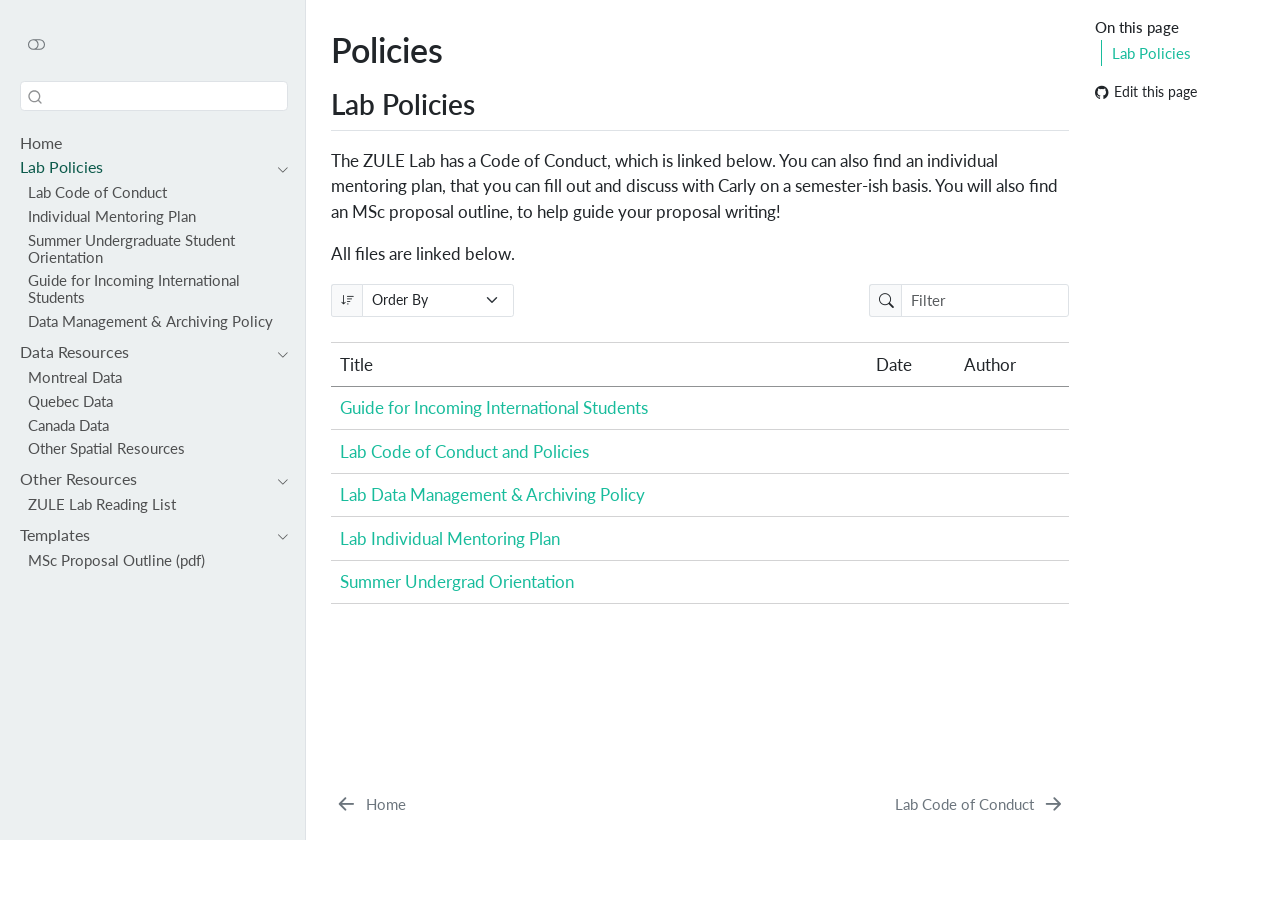
==== commit afc7e9d9: "update data management policies" ====
--- a/docs/policies/00-policies.html
+++ b/docs/policies/00-policies.html
@@ -574,7 +574,20 @@
 
 </tr>
 
-<tr data-index="2" data-listing-file-modified-sort="1781117881817" data-listing-reading-time-sort="4" data-listing-word-count-sort="791" data-listing-title-sort="Lab Individual Mentoring Plan" data-listing-filename-sort="02-individual-mentoring-plan.qmd">
+<tr data-index="2" data-listing-file-modified-sort="1783015223848" data-listing-reading-time-sort="7" data-listing-word-count-sort="1348" data-listing-title-sort="Lab Data Management &amp; Archiving Policy" data-listing-filename-sort="06-data-management.qmd">
+<td>
+<a href="../policies/06-data-management.html" class="title listing-title">Lab Data Management &amp; Archiving Policy</a>
+</td>
+<td>
+<span class="listing-date">&nbsp;</span>
+</td>
+<td>
+<span class="listing-author">&nbsp;</span>
+</td>
+
+</tr>
+
+<tr data-index="3" data-listing-file-modified-sort="1781117881817" data-listing-reading-time-sort="4" data-listing-word-count-sort="791" data-listing-title-sort="Lab Individual Mentoring Plan" data-listing-filename-sort="02-individual-mentoring-plan.qmd">
 <td>
 <a href="../policies/02-individual-mentoring-plan.html" class="title listing-title">Lab Individual Mentoring Plan</a>
 </td>
@@ -587,22 +600,9 @@
 
 </tr>
 
-<tr data-index="3" data-listing-file-modified-sort="1781117881821" data-listing-reading-time-sort="17" data-listing-word-count-sort="3385" data-listing-title-sort="Summer Undergrad Orientation" data-listing-filename-sort="04-summer-undergrad-orientation.qmd">
+<tr data-index="4" data-listing-file-modified-sort="1781117881821" data-listing-reading-time-sort="17" data-listing-word-count-sort="3385" data-listing-title-sort="Summer Undergrad Orientation" data-listing-filename-sort="04-summer-undergrad-orientation.qmd">
 <td>
 <a href="../policies/04-summer-undergrad-orientation.html" class="title listing-title">Summer Undergrad Orientation</a>
-</td>
-<td>
-<span class="listing-date">&nbsp;</span>
-</td>
-<td>
-<span class="listing-author">&nbsp;</span>
-</td>
-
-</tr>
-
-<tr data-index="4" data-listing-file-modified-sort="1781120927185" data-listing-reading-time-sort="1" data-listing-word-count-sort="1" data-listing-title-sort="Untitled" data-listing-filename-sort="06-data-management.qmd">
-<td>
-<a href="../policies/06-data-management.html" class="title listing-title">Untitled</a>
 </td>
 <td>
 <span class="listing-date">&nbsp;</span>
